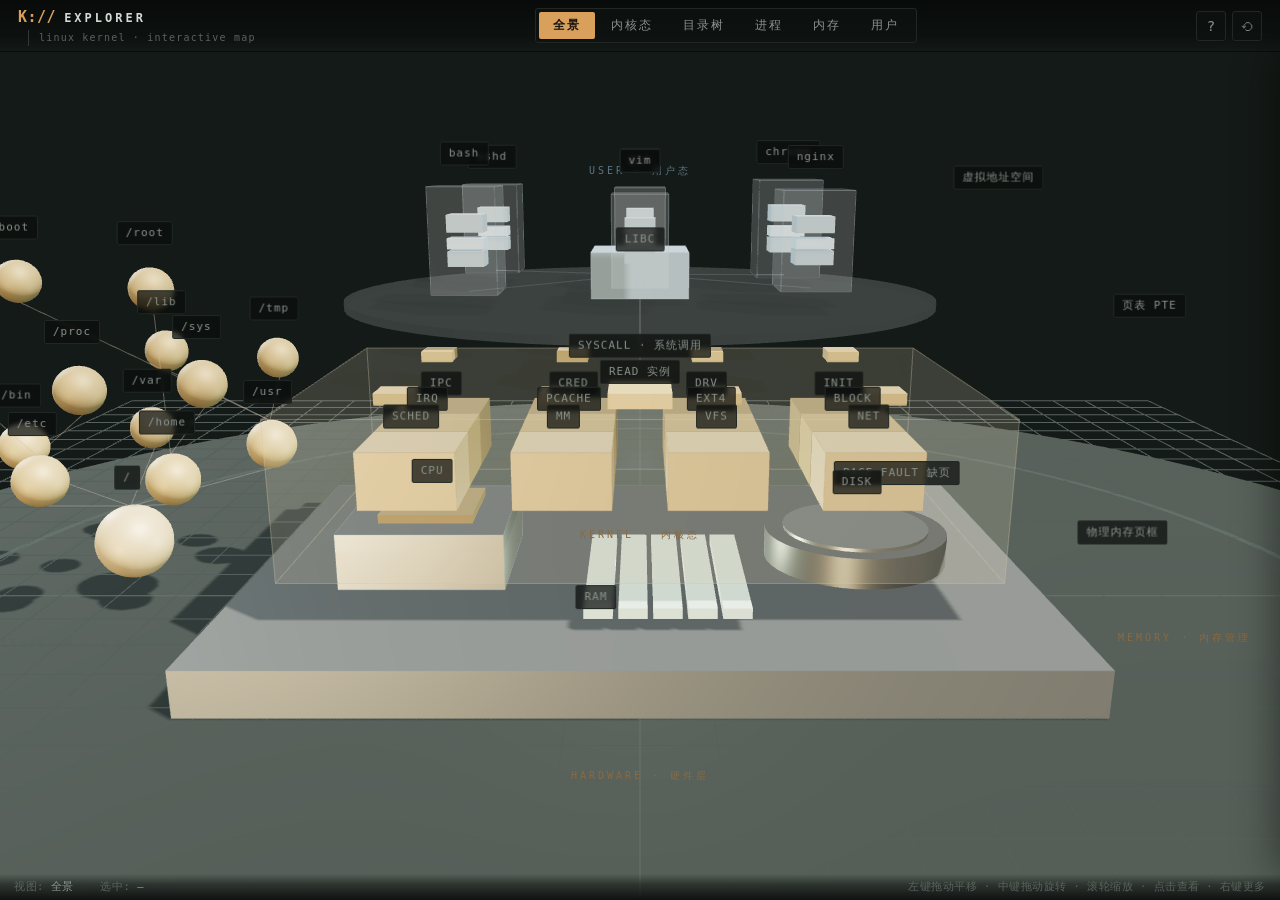
==== index.html @ 33653e0e "KERNEL://EXPLORER - Linux 内核三维学习器 - 3D 分层架构可视化：硬件层/内核态/系统调用/用户态/目录树/内存 - 46 个学习节点，全部含真实内核源码片段 + 设计思路" ====
<!DOCTYPE html>
<html lang="zh-CN">
<head>
<meta charset="UTF-8">
<meta name="viewport" content="width=device-width, initial-scale=1.0">
<title>KERNEL://EXPLORER — Linux 内核三维学习器</title>
<meta name="description" content="以三维交互方式学习 Linux 系统架构：内核态/用户态、目录树、进程与内存原理">
<link rel="stylesheet" href="css/style.css?v=2">
</head>
<body>

<!-- ===== 顶部 HUD ===== -->
<header class="hud" id="hud">
  <div class="hud-left">
    <div class="brand">
      <span class="brand-mark">K://</span>
      <span class="brand-name">EXPLORER</span>
    </div>
    <div class="brand-sub">linux&nbsp;kernel&nbsp;·&nbsp;interactive&nbsp;map</div>
  </div>

  <nav class="views" id="views" role="tablist">
    <button class="view-btn active" data-view="panorama" role="tab">全景</button>
    <button class="view-btn" data-view="kernel" role="tab">内核态</button>
    <button class="view-btn" data-view="fs" role="tab">目录树</button>
    <button class="view-btn" data-view="process" role="tab">进程</button>
    <button class="view-btn" data-view="memory" role="tab">内存</button>
    <button class="view-btn" data-view="user" role="tab">用户</button>
  </nav>

  <div class="hud-right">
    <button class="icon-btn" id="btn-help" title="操作帮助">?</button>
    <button class="icon-btn" id="btn-reset" title="重置视角">⟲</button>
  </div>
</header>

<!-- ===== 3D 场景 ===== -->
<main id="stage">
  <div id="scene-container"></div>
  <div id="scene-css-layer"></div>

  <!-- 底部状态栏 -->
  <footer class="statusbar" id="statusbar">
    <span class="st st-view">视图: <b id="st-view">全景</b></span>
    <span class="st st-sep">·</span>
    <span class="st st-sel">选中: <b id="st-sel">—</b></span>
    <span class="st st-sep">·</span>
    <span class="st st-hint">左键拖动平移 · 中键拖动旋转 · 滚轮缩放 · 点击查看 · 右键更多</span>
  </footer>
</main>

<!-- ===== 信息面板 ===== -->
<aside class="panel" id="panel" aria-hidden="true">
  <div class="panel-head">
    <div class="panel-crumb" id="panel-crumb"></div>
    <button class="panel-close" id="panel-close" title="关闭 (Esc)">×</button>
  </div>
  <div class="panel-body" id="panel-body"></div>
</aside>

<!-- ===== 右键菜单 ===== -->
<div class="ctxmenu" id="ctxmenu" hidden>
  <div class="ctx-item" data-action="source">查看源码</div>
  <div class="ctx-item" data-action="idea">设计思路</div>
  <div class="ctx-item ctx-sep"></div>
  <div class="ctx-item" data-action="focus">聚焦此对象</div>
  <div class="ctx-item" data-action="reset">返回全景</div>
</div>

<!-- ===== 首次引导 ===== -->
<div class="onboard" id="onboard">
  <div class="onboard-box">
    <button class="onboard-x" id="onboard-x" title="关闭 (Esc)">×</button>
    <div class="onboard-title">KERNEL://EXPLORER</div>
    <div class="onboard-line">左键拖动 — 移动视角位置（平移）</div>
    <div class="onboard-line">中键拖动 — 旋转视角</div>
    <div class="onboard-line">滚轮 — 缩放，钻入细节</div>
    <div class="onboard-line">点击对象 — 查看功能与原理</div>
    <div class="onboard-line">右键对象 — 源码与设计思路</div>
    <button class="onboard-btn" id="onboard-enter">进入系统 →</button>
  </div>
</div>

<!-- ===== WebGL 不可用时的降级提示 ===== -->
<div class="nogl" id="nogl" hidden>
  <div class="nogl-box">
    <div class="onboard-title">无法启动 3D 场景</div>
    <div class="nogl-text">当前浏览器没有可用的 WebGL（图形加速被禁用或硬件不支持）。</div>
    <div class="nogl-text">请尝试：</div>
    <div class="nogl-line">· Chrome / Edge：设置 → 系统 → 使用硬件加速</div>
    <div class="nogl-line">· Safari：开发菜单 → 实验性功能 → WebGL 2.0</div>
    <div class="nogl-line">· 或换一台带 GPU 的电脑 / 更新显卡驱动</div>
    <div class="nogl-text" style="margin-top:12px;color:var(--ink-faint);">学习内容（源码与讲解）仍可浏览：<a id="nogl-link" href="#" style="color:var(--amber);">点击这里查看文字版目录 →</a></div>
  </div>
</div>

<!-- ===== 文字版目录（降级浏览 / 快速跳转） ===== -->
<div class="nodelist" id="nodelist" hidden>
  <div class="nodelist-window">
    <div class="nodelist-head">
      <span class="nodelist-title">NODE INDEX · 全部节点</span>
      <button class="icon-btn" id="nodelist-close" title="关闭 (Esc)">×</button>
    </div>
    <div class="nodelist-body" id="nodelist-body"></div>
  </div>
</div>

<!-- ===== 源码视图遮罩层 ===== -->
<div class="source-overlay" id="source-overlay" hidden>
  <div class="source-window">
    <div class="source-head">
      <span class="source-file" id="source-file"></span>
      <span class="source-spacer"></span>
      <button class="icon-btn" id="source-close">×</button>
    </div>
    <pre class="source-code" id="source-code"></pre>
  </div>
</div>

<script src="js/three.min.js?v=2"></script>
<script src="js/OrbitControls.js?v=2"></script>
<script src="js/CSS2DRenderer.js?v=2"></script>
<script src="js/CSS3DRenderer.js?v=2"></script>
<script src="js/data.js?v=2"></script>
<script src="js/data2.js?v=2"></script>
<script src="js/data3.js?v=2"></script>
<script src="js/ui.js?v=2"></script>
<script>
/* 渲染模式自动选择：有 WebGL → 3D 光影版；无 WebGL → CSS3D 卡片版（无需 GPU） */
(function () {
  var ok = false;
  try {
    var a = document.createElement('canvas');
    var b = document.createElement('canvas');
    ok = !!(window.WebGLRenderingContext &&
      (a.getContext('webgl2') || b.getContext('webgl') || b.getContext('experimental-webgl')));
  } catch (e) { ok = false; }
  var s = document.createElement('script');
  s.src = ok ? 'js/main.js?v=2' : 'js/main-css3d.js?v=2';
  document.body.appendChild(s);
})();
</script>
</body>
</html>
---- css/style.css ----
/* ==========================================================================
   KERNEL://EXPLORER — design system
   暗色工业风：暖黑底、琥珀强调、细边框、等宽 HUD。
   刻意规避：紫色渐变、玻璃拟态泛滥、大圆角卡片。
   ========================================================================== */

:root {
  /* 色板 */
  --bg:        #0a0d0c;   /* 场景底色：带一丝绿的暖黑 */
  --bg-2:      #0e1211;   /* 面板底色 */
  --bg-3:      #121715;   /* 悬浮层 */
  --code-bg:   #070908;   /* 源码块 */
  --line:      #212824;   /* 细边框 */
  --line-2:    #2f3833;   /* hover 边框 */
  --ink:       #d5dad5;   /* 主文字 */
  --ink-dim:   #8a938d;   /* 次要文字 */
  --ink-faint: #5a635e;   /* 弱化文字 */
  --amber:     #d9a05b;   /* 唯一强调色：琥珀 */
  --amber-bright: #e9bc82;
  --amber-dim: #8a6a42;
  --cold:      #8aa8bd;   /* 用户态：冷灰蓝 */
  --cold-dim:  #5c7484;
  --term:      #9cc39a;   /* 终端绿：仅用于源码/状态 */
  --hard:      #a2a8a5;   /* 硬件金属灰 */
  --danger:    #c96f5d;

  /* 字体 */
  --f-sans: "PingFang SC", "Noto Sans SC", "Source Han Sans SC", "Microsoft YaHei",
            -apple-system, "Helvetica Neue", Arial, sans-serif;
  --f-mono: "JetBrains Mono", "SF Mono", "Cascadia Code", Menlo, Consolas, "Noto Sans Mono CJK SC", monospace;

  /* 尺寸节奏 */
  --r: 3px;            /* 圆角：极小，工业感 */
  --panel-w: 430px;
  --hud-h: 52px;
}

/* ============ 基础 ============ */
* { margin: 0; padding: 0; box-sizing: border-box; }

html, body {
  width: 100%; height: 100%;
  overflow: hidden;
  background: var(--bg);
  color: var(--ink);
  font-family: var(--f-sans);
  font-size: 14px;
  line-height: 1.65;
  -webkit-font-smoothing: antialiased;
}

::selection { background: rgba(217,160,91,.28); color: #f2e4cf; }

button { font-family: inherit; cursor: pointer; border: none; background: none; color: inherit; }
:focus-visible { outline: 1px solid var(--amber); outline-offset: 2px; }

/* 滚动条（面板内） */
::-webkit-scrollbar { width: 8px; height: 8px; }
::-webkit-scrollbar-thumb { background: var(--line-2); border-radius: 4px; }
::-webkit-scrollbar-thumb:hover { background: #3d4842; }
::-webkit-scrollbar-track { background: transparent; }

/* ============ 顶部 HUD ============ */
.hud {
  position: fixed; inset: 0 0 auto 0; z-index: 40;
  height: var(--hud-h);
  display: flex; align-items: center; justify-content: space-between;
  padding: 0 18px;
  background: linear-gradient(to bottom, rgba(7,10,9,.92), rgba(7,10,9,.55) 70%, transparent);
  border-bottom: 1px solid transparent;
  pointer-events: none;
}
.hud > * { pointer-events: auto; }

.brand { display: flex; align-items: baseline; gap: 8px; }
.brand-mark {
  font-family: var(--f-mono);
  font-size: 15px; font-weight: 700; letter-spacing: .5px;
  color: var(--amber);
}
.brand-name {
  font-family: var(--f-mono);
  font-size: 12px; font-weight: 600; letter-spacing: 3px;
  color: var(--ink);
}
.brand-sub {
  margin-left: 10px;
  font-family: var(--f-mono); font-size: 10px; letter-spacing: 1.2px;
  color: var(--ink-faint);
  border-left: 1px solid var(--line-2); padding-left: 10px;
  text-transform: lowercase;
}

/* 视图切换 tabs */
.views {
  display: flex; gap: 2px;
  padding: 3px;
  background: rgba(14,18,17,.72);
  border: 1px solid var(--line);
  border-radius: var(--r);
}
.view-btn {
  padding: 5px 14px;
  font-size: 12px; letter-spacing: 2px;
  color: var(--ink-dim);
  border-radius: 2px;
  transition: color .18s, background .18s;
}
.view-btn:hover { color: var(--ink); }
.view-btn.active {
  color: #1a1410;
  background: var(--amber);
  font-weight: 600;
}

.hud-right { display: flex; gap: 6px; }
.icon-btn {
  width: 30px; height: 30px;
  display: grid; place-items: center;
  font-family: var(--f-mono); font-size: 14px;
  color: var(--ink-dim);
  border: 1px solid var(--line);
  border-radius: var(--r);
  background: rgba(14,18,17,.72);
  transition: color .18s, border-color .18s;
}
.icon-btn:hover { color: var(--amber); border-color: var(--amber-dim); }

/* ============ 场景 ============ */
#stage { position: fixed; inset: 0; }
#scene-container { position: absolute; inset: 0; }
#scene-css-layer { position: absolute; inset: 0; pointer-events: none; overflow: hidden; }

/* CSS 标签（CSS2D） */
.css-label {
  pointer-events: auto;
  font-family: var(--f-mono);
  font-size: 11px; letter-spacing: 1px;
  color: var(--ink-dim);
  background: rgba(10,13,12,.72);
  border: 1px solid var(--line);
  border-radius: 2px;
  padding: 2px 8px;
  white-space: nowrap;
  user-select: none;
  cursor: pointer;
  transition: color .15s, border-color .15s, background .15s;
  backdrop-filter: blur(2px);
}
.css-label:hover { color: var(--amber-bright); border-color: var(--amber-dim); }
.css-label.sel { color: var(--amber-bright); border-color: var(--amber); background: rgba(26,20,14,.8); }
.css-label.layer-tag {
  font-size: 10px; letter-spacing: 3px;
  color: var(--ink-faint);
  border-color: transparent; background: transparent;
  cursor: default; pointer-events: none;
  backdrop-filter: none;
}
.css-label.layer-tag:hover { color: var(--ink-faint); }
.css-label.layer-tag.amber { color: var(--amber-dim); }
.css-label.layer-tag.cold { color: var(--cold-dim); }

/* ============ 底部状态栏 ============ */
.statusbar {
  position: fixed; inset: auto 0 0 0; z-index: 40;
  height: 26px;
  display: flex; align-items: center; gap: 10px;
  padding: 0 14px;
  font-family: var(--f-mono); font-size: 10.5px; letter-spacing: .5px;
  color: var(--ink-faint);
  background: linear-gradient(to top, rgba(7,10,9,.9), rgba(7,10,9,.5) 60%, transparent);
  pointer-events: none;
}
.st b { color: var(--ink-dim); font-weight: 500; }
.st-sep { color: var(--line-2); }
.st-hint { margin-left: auto; }

/* ============ 信息面板 ============ */
.panel {
  position: fixed; top: var(--hud-h); right: 0; bottom: 26px; z-index: 30;
  width: min(var(--panel-w), 92vw);
  display: flex; flex-direction: column;
  background: rgba(12,16,14,.93);
  border-left: 1px solid var(--line);
  box-shadow: -12px 0 40px rgba(0,0,0,.45);
  transform: translateX(102%);
  transition: transform .26s cubic-bezier(.33,1,.5,1);
}
.panel.open { transform: translateX(0); }

.panel-head {
  display: flex; align-items: center; justify-content: space-between;
  padding: 10px 14px;
  border-bottom: 1px solid var(--line);
}
.panel-crumb {
  font-family: var(--f-mono); font-size: 11px; letter-spacing: 1px;
  color: var(--amber);
  overflow: hidden; text-overflow: ellipsis; white-space: nowrap;
}
.panel-close {
  width: 26px; height: 26px;
  font-family: var(--f-mono); font-size: 15px;
  color: var(--ink-faint);
  border: 1px solid transparent; border-radius: var(--r);
}
.panel-close:hover { color: var(--ink); border-color: var(--line-2); }

.panel-body {
  flex: 1; overflow-y: auto;
  padding: 18px 20px 28px;
}

/* 面板内容排版 */
.p-body .p-kind {
  display: inline-block;
  font-family: var(--f-mono); font-size: 10px; letter-spacing: 2px;
  color: var(--amber);
  border: 1px solid var(--amber-dim);
  border-radius: 2px;
  padding: 1px 8px; margin-bottom: 12px;
}
.p-body h2 {
  font-size: 19px; font-weight: 600; letter-spacing: 1px;
  color: var(--ink);
  margin-bottom: 4px;
  line-height: 1.35;
}
.p-body .p-sub {
  font-family: var(--f-mono); font-size: 11.5px;
  color: var(--ink-faint);
  margin-bottom: 14px;
}
.p-body .p-zh {
  font-size: 13px; color: var(--ink-dim);
  margin-bottom: 14px;
}
.p-body h3 {
  font-family: var(--f-mono); font-size: 11px; letter-spacing: 2px;
  color: var(--amber);
  margin: 18px 0 8px;
  display: flex; align-items: center; gap: 8px;
}
.p-body h3::after { content: ""; flex: 1; height: 1px; background: var(--line); }

.p-body p { font-size: 13px; color: var(--ink-dim); margin-bottom: 10px; }
.p-body p b, .p-body li b { color: var(--ink); font-weight: 600; }
.p-body ul { margin: 0 0 10px 18px; }
.p-body li { font-size: 13px; color: var(--ink-dim); margin-bottom: 5px; }
.p-body li b { color: var(--ink); }

/* 行内代码 */
.p-body code {
  font-family: var(--f-mono); font-size: 12px;
  color: var(--term);
  background: rgba(156,195,154,.08);
  padding: 1px 5px; border-radius: 2px;
  border: 1px solid rgba(156,195,154,.12);
}

/* 迷你结构表（目录/权限等） */
.mini-table {
  width: 100%; border-collapse: collapse;
  font-size: 12.5px; margin: 6px 0 14px;
}
.mini-table th {
  font-family: var(--f-mono); font-size: 10px; letter-spacing: 1.5px;
  color: var(--ink-faint); font-weight: 500;
  text-align: left;
  padding: 4px 8px;
  border-bottom: 1px solid var(--line-2);
}
.mini-table td {
  padding: 5px 8px;
  color: var(--ink-dim);
  border-bottom: 1px solid var(--line);
  vertical-align: top;
}
.mini-table td:first-child { font-family: var(--f-mono); color: var(--ink); white-space: nowrap; }
.mini-table tr:hover td { background: rgba(217,160,91,.04); }

/* 流程步骤（系统调用链路等） */
.flow {
  display: flex; flex-wrap: wrap; align-items: center; gap: 6px;
  margin: 8px 0 14px;
}
.flow-step {
  font-family: var(--f-mono); font-size: 11px;
  color: var(--ink-dim);
  border: 1px solid var(--line-2);
  border-radius: 2px;
  padding: 3px 9px;
  background: var(--bg-2);
}
.flow-step.hot { color: var(--amber-bright); border-color: var(--amber-dim); }
.flow-arrow { color: var(--amber-dim); font-family: var(--f-mono); font-size: 11px; }

/* 源码摘要块（面板内） */
.src-preview {
  margin: 4px 0 6px;
  background: var(--code-bg);
  border: 1px solid var(--line);
  border-left: 2px solid var(--amber-dim);
  border-radius: 2px;
  overflow: hidden;
}
.src-preview .src-head {
  display: flex; justify-content: space-between; align-items: center;
  padding: 5px 10px;
  background: var(--bg-2);
  border-bottom: 1px solid var(--line);
}
.src-preview .src-head span {
  font-family: var(--f-mono); font-size: 10.5px; letter-spacing: .5px;
  color: var(--term);
}
.src-preview .src-head button {
  font-family: var(--f-mono); font-size: 10px; letter-spacing: 1px;
  color: var(--amber); padding: 2px 6px; border-radius: 2px;
  border: 1px solid transparent;
}
.src-preview .src-head button:hover { border-color: var(--amber-dim); }
.src-preview pre {
  padding: 10px 12px;
  font-family: var(--f-mono); font-size: 11.5px; line-height: 1.6;
  color: var(--ink-dim);
  overflow-x: auto;
  white-space: pre;
}

/* 相关节点 chip */
.chip {
  font-size: 11.5px; letter-spacing: .5px;
  color: var(--cold);
  border: 1px solid var(--line-2);
  border-radius: 2px;
  padding: 3px 10px;
  background: transparent;
  transition: color .15s, border-color .15s;
}
.chip:hover { color: var(--amber-bright); border-color: var(--amber-dim); }

/* 思路块 */
.idea-box {
  margin-top: 6px;
  border: 1px solid var(--line);
  border-left: 2px solid var(--cold);
  border-radius: 2px;
  padding: 12px 14px;
  background: rgba(138,168,189,.04);
}
.idea-box .idea-head {
  font-family: var(--f-mono); font-size: 10px; letter-spacing: 2px;
  color: var(--cold); margin-bottom: 6px;
}
.idea-box p { font-size: 12.5px; color: var(--ink-dim); margin-bottom: 6px; }
.idea-box p:last-child { margin-bottom: 0; }

/* ============ 右键菜单 ============ */
.ctxmenu {
  position: fixed; z-index: 60;
  min-width: 148px;
  background: var(--bg-3);
  border: 1px solid var(--line-2);
  border-radius: var(--r);
  padding: 4px;
  box-shadow: 0 8px 30px rgba(0,0,0,.55);
}
.ctx-item {
  padding: 6px 12px;
  font-size: 12px; letter-spacing: 1px;
  color: var(--ink-dim);
  border-radius: 2px;
  user-select: none;
}
.ctx-item:hover { background: rgba(217,160,91,.12); color: var(--amber-bright); }
.ctx-item.ctx-sep { height: 1px; padding: 0; margin: 4px 6px; background: var(--line); }
.ctx-item.danger:hover { color: var(--danger); background: rgba(201,111,93,.1); }

/* 所有用 hidden 属性的浮层：必须真正隐藏（避免 CSS display 覆盖 hidden） */
.nogl[hidden], .source-overlay[hidden], .nodelist[hidden], .ctxmenu[hidden] {
  display: none !important;
}

/* ============ 首次引导 ============ */
.onboard {
  position: fixed; inset: 0; z-index: 80;
  display: grid; place-items: center;
  background: rgba(7,10,9,.82);
  backdrop-filter: blur(6px);
  transition: opacity .5s;
}
.onboard.hide { opacity: 0; pointer-events: none; }
.onboard.gone { display: none !important; }
.onboard-box {
  position: relative;
  width: min(420px, 90vw);
  border: 1px solid var(--line-2);
  background: var(--bg-2);
  padding: 34px 36px 30px;
  border-radius: var(--r);
}
.onboard-x {
  position: absolute; top: 8px; right: 8px;
  width: 28px; height: 28px;
  font-family: var(--f-mono); font-size: 16px;
  color: var(--ink-faint);
  border: 1px solid transparent; border-radius: var(--r);
}
.onboard-x:hover { color: var(--amber-bright); border-color: var(--line-2); }
.onboard-title {
  font-family: var(--f-mono);
  font-size: 17px; font-weight: 700; letter-spacing: 3px;
  color: var(--amber);
  margin-bottom: 20px;
}
.onboard-line {
  font-size: 13px; color: var(--ink-dim);
  padding: 5px 0 5px 18px;
  position: relative;
}
.onboard-line::before {
  content: "→";
  position: absolute; left: 0;
  font-family: var(--f-mono); color: var(--amber-dim);
}
.onboard-btn {
  margin-top: 24px; width: 100%;
  padding: 10px 0;
  font-size: 13px; letter-spacing: 3px;
  color: #1a1410; font-weight: 600;
  background: var(--amber);
  border-radius: 2px;
  transition: background .18s;
}
.onboard-btn:hover { background: var(--amber-bright); }

/* ============ WebGL 降级提示 ============ */
.nogl {
  position: fixed; inset: 0; z-index: 85;
  display: grid; place-items: center;
  background: var(--bg);
}
.nogl-box {
  width: min(460px, 92vw);
  border: 1px solid var(--line-2);
  background: var(--bg-2);
  padding: 34px 36px;
  border-radius: var(--r);
}
.nogl-text { font-size: 13px; color: var(--ink-dim); margin: 8px 0; line-height: 1.7; }
.nogl-line {
  font-family: var(--f-mono); font-size: 12px;
  color: var(--ink-dim);
  padding: 4px 0 4px 16px;
  position: relative;
}
.nogl-line::before {
  content: "→"; position: absolute; left: 0;
  font-family: var(--f-mono); color: var(--amber-dim);
}

/* ============ 文字版目录 ============ */
.nodelist {
  position: fixed; inset: 0; z-index: 75;
  display: grid; place-items: center;
  background: rgba(7,10,9,.72);
}
.nodelist-window {
  width: min(680px, 94vw); height: min(580px, 82vh);
  display: flex; flex-direction: column;
  background: var(--bg-2);
  border: 1px solid var(--line-2);
  border-radius: 3px;
  box-shadow: 0 20px 80px rgba(0,0,0,.55);
}
.nodelist-head {
  display: flex; align-items: center; justify-content: space-between;
  padding: 10px 14px;
  border-bottom: 1px solid var(--line);
}
.nodelist-title {
  font-family: var(--f-mono); font-size: 12px; letter-spacing: 2px;
  color: var(--amber);
}
.nodelist-body { flex: 1; overflow-y: auto; padding: 14px 18px; }
.nodelist-group { margin-bottom: 6px; }
.nodelist-group-title {
  font-family: var(--f-mono); font-size: 10.5px; letter-spacing: 2px;
  color: var(--ink-faint);
  margin: 10px 0 6px;
  border-bottom: 1px solid var(--line);
  padding-bottom: 4px;
}
.nodelist-item {
  display: inline-block; margin: 3px;
  padding: 4px 10px;
  font-size: 12px; color: var(--ink-dim);
  border: 1px solid var(--line);
  border-radius: 2px;
  cursor: pointer;
  transition: color .15s, border-color .15s;
}
.nodelist-item:hover { color: var(--amber-bright); border-color: var(--amber-dim); }

/* ============ CSS3D 降级模式（无 WebGL） ============ */
.c3d-card {
  position: absolute;
  display: flex; flex-direction: column;
  align-items: center; justify-content: center;
  gap: 2px;
  font-family: var(--f-mono);
  color: var(--ink);
  background: rgba(18,23,21,.94);
  border: 1px solid var(--line-2);
  border-radius: 3px;
  box-shadow: 0 4px 24px rgba(0,0,0,.4);
  cursor: pointer;
  user-select: none;
  backface-visibility: visible;
  transition: border-color .15s, box-shadow .15s;
  white-space: nowrap;
  overflow: hidden;
}
.c3d-card .c3d-name { font-size: 12px; letter-spacing: 1.5px; color: var(--ink); font-weight: 600; }
.c3d-card .c3d-sub { font-size: 9px; letter-spacing: 1px; color: var(--ink-faint); }
.c3d-card.hov { border-color: var(--amber-dim); box-shadow: 0 4px 30px rgba(217,160,91,.2); }
.c3d-card.sel { border-color: var(--amber); box-shadow: 0 0 0 1px var(--amber), 0 6px 34px rgba(217,160,91,.3); }
.c3d-card.sel .c3d-name { color: var(--amber-bright); }
.c3d-card.rel { border-color: var(--amber); box-shadow: 0 0 12px rgba(217,160,91,.35); }
.c3d-card.rel .c3d-name { color: var(--amber-bright); }
.c3d-card.dim { opacity: .28; filter: saturate(.4); }

.c3d-kernel { background: rgba(38,28,16,.94); border-color: var(--amber-dim); }
.c3d-kernel .c3d-name { color: var(--amber); }
.c3d-user { background: rgba(20,30,38,.94); border-color: #3a4c58; }
.c3d-user .c3d-name { color: var(--cold); }
.c3d-metal { background: rgba(30,33,32,.94); border-color: #4a4f4d; }
.c3d-metal .c3d-name { color: #b9bebc; }
.c3d-term { background: rgba(22,34,26,.94); border-color: #3d5c47; }
.c3d-term .c3d-name { color: var(--term); }
.c3d-gate { background: rgba(45,32,18,.96); border-color: var(--amber); }
.c3d-gate .c3d-name { color: var(--amber-bright); letter-spacing: 2px; font-size: 11px; }
.c3d-fs { background: rgba(32,24,14,.92); border-color: #6a5336; }
.c3d-fs .c3d-name { font-size: 10.5px; color: #d8b98a; }
.c3d-fs-root { background: rgba(45,32,16,.96); border-color: var(--amber); }
.c3d-fs-root .c3d-name { color: var(--amber-bright); font-size: 14px; }
.c3d-frame { background: rgba(30,34,32,.92); border-color: #4a4f4d; }
.c3d-frame .c3d-name { font-size: 9px; color: var(--ink-dim); }

.c3d-addr {
  display: flex; flex-direction: column;
  padding: 0;
  background: transparent;
  box-shadow: 0 4px 24px rgba(0,0,0,.35);
}
.c3d-addr .c3d-addr-seg {
  display: flex; align-items: center; justify-content: center;
  width: 100%;
  color: rgba(215,220,215,.85);
  font-size: 9px; letter-spacing: 1px;
  border-bottom: 1px solid rgba(0,0,0,.35);
}
.c3d-addr .c3d-addr-seg:last-child { border-bottom: none; }

.c3d-pt {
  background:
    repeating-linear-gradient(0deg, transparent 0 23px, rgba(138,106,66,.25) 23px 24px),
    repeating-linear-gradient(90deg, transparent 0 23px, rgba(138,106,66,.25) 23px 24px),
    rgba(14,18,16,.95);
  border-color: var(--amber-dim);
}

.c3d-deck {
  position: absolute;
  display: flex; flex-direction: column;
  align-items: center; justify-content: center;
  border: 1px solid var(--line-2);
  border-radius: 4px;
  pointer-events: none;
  backface-visibility: visible;
  box-shadow: inset 0 0 60px rgba(0,0,0,.35);
}
.c3d-deck-name {
  font-family: var(--f-mono); font-size: 13px; letter-spacing: 4px;
  color: var(--ink-dim);
}
.c3d-deck-sub {
  font-family: var(--f-mono); font-size: 10px; letter-spacing: 2px;
  color: var(--ink-faint);
  margin-top: 4px;
}
.deck-hard { background: rgba(26,30,28,.55); border-color: #3a403d; }
.deck-hard .c3d-deck-name { color: #8f9491; }
.deck-kernel { background: rgba(38,28,16,.38); border-color: rgba(217,160,91,.45); }
.deck-kernel .c3d-deck-name { color: var(--amber-dim); }
.deck-user { background: rgba(20,30,38,.34); border-color: rgba(138,168,189,.4); }
.deck-user .c3d-deck-name { color: var(--cold-dim); }
.deck-mem { background: rgba(26,30,28,.45); border-color: #3a403d; }
.deck-fs-tag { background: transparent; border-color: transparent; }
.deck-fs-tag .c3d-deck-name { color: var(--ink-faint); letter-spacing: 3px; }

/* ============ 源码浮层 ============ */
.source-overlay {
  position: fixed; inset: 0; z-index: 70;
  display: grid; place-items: center;
  background: rgba(7,10,9,.72);
}
.source-window {
  width: min(780px, 92vw); height: min(560px, 82vh);
  display: flex; flex-direction: column;
  background: var(--code-bg);
  border: 1px solid var(--line-2);
  border-radius: 3px;
  box-shadow: 0 20px 80px rgba(0,0,0,.6);
}
.source-head {
  display: flex; align-items: center; gap: 10px;
  padding: 8px 12px;
  background: var(--bg-2);
  border-bottom: 1px solid var(--line);
}
.source-file {
  font-family: var(--f-mono); font-size: 12px; letter-spacing: .5px;
  color: var(--term);
}
.source-spacer { flex: 1; }
.source-code {
  flex: 1; overflow: auto;
  padding: 16px 18px;
  font-family: var(--f-mono); font-size: 12.5px; line-height: 1.7;
  color: var(--ink-dim);
  white-space: pre;
  tab-size: 4;
}

/* ============ 响应式 ============ */
@media (max-width: 860px) {
  .brand-sub { display: none; }
  .views { order: 3; position: absolute; top: calc(var(--hud-h) + 6px); left: 50%; transform: translateX(-50%); }
  .hud { flex-wrap: wrap; height: auto; padding-bottom: 8px; }
  .panel { top: calc(var(--hud-h) + 44px); width: 100vw; }
  .st-hint { display: none; }
}
@media (max-width: 560px) {
  .view-btn { padding: 4px 9px; font-size: 11px; letter-spacing: 1px; }
  .brand-name { display: none; }
}

/* 减弱动效偏好 */
@media (prefers-reduced-motion: reduce) {
  .panel, .onboard, .css-label, .view-btn, .icon-btn { transition: none !important; }
}
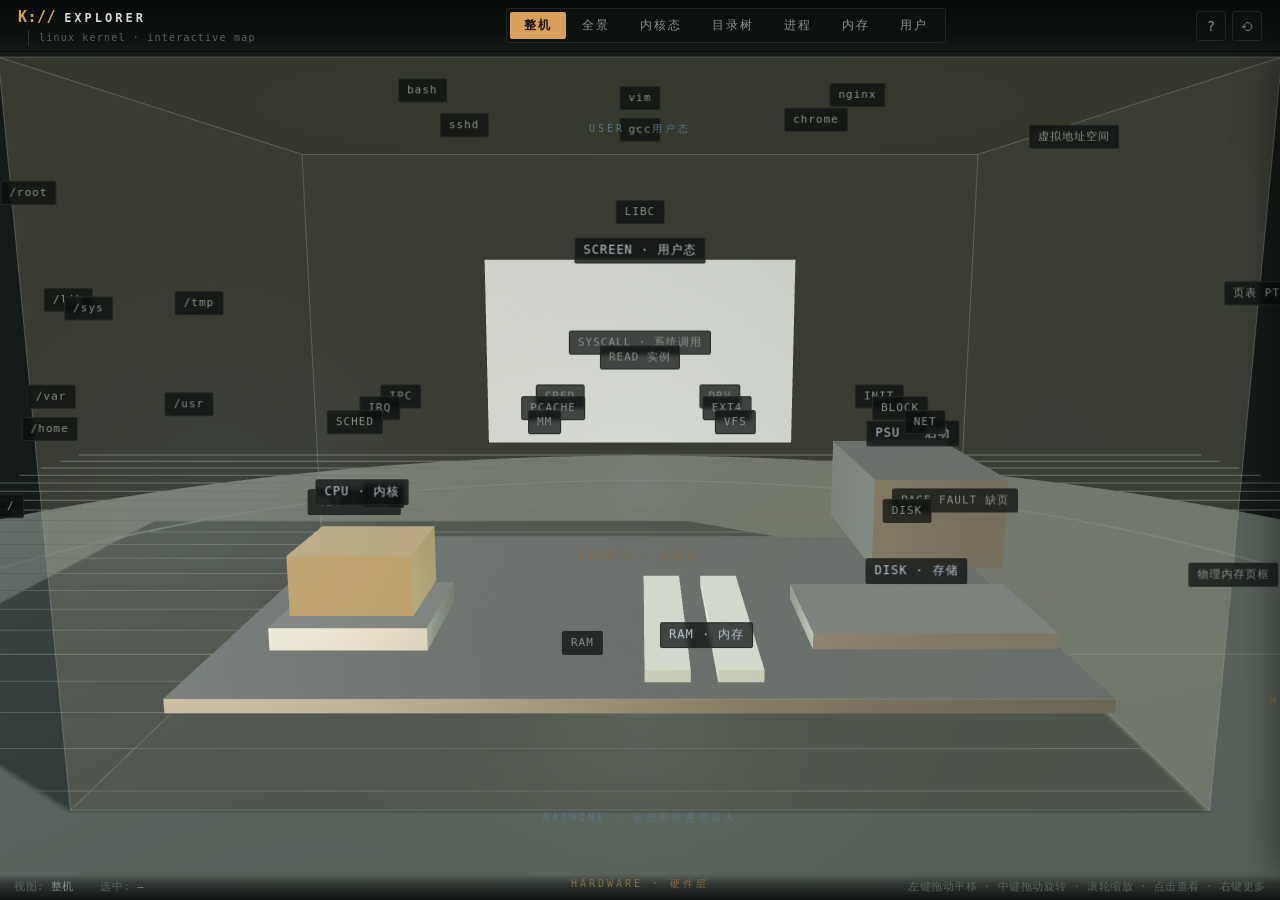
==== commit df76b9d8: "feat: 整机视图——计算机隐喻 + 逐层钻取学习 - 新增'整机'默认视图：3D 计算机（机箱/主板/CPU/内存/硬盘/屏幕/电源/网卡），   点击部件面板显示职责说明，'深入探索'按钮钻取到" ====
--- a/index.html
+++ b/index.html
@@ -20,7 +20,8 @@
   </div>
 
   <nav class="views" id="views" role="tablist">
-    <button class="view-btn active" data-view="panorama" role="tab">全景</button>
+    <button class="view-btn active" data-view="machine" role="tab">整机</button>
+    <button class="view-btn" data-view="panorama" role="tab">全景</button>
     <button class="view-btn" data-view="kernel" role="tab">内核态</button>
     <button class="view-btn" data-view="fs" role="tab">目录树</button>
     <button class="view-btn" data-view="process" role="tab">进程</button>
--- a/css/style.css
+++ b/css/style.css
@@ -651,3 +651,14 @@
 @media (prefers-reduced-motion: reduce) {
   .panel, .onboard, .css-label, .view-btn, .icon-btn { transition: none !important; }
 }
+
+/* ===== 整机层（machine）新增样式 ===== */
+.machine-tag { color: #b9c8d4; font-size: 12px; letter-spacing: 1px; }
+.drill-btn {
+  display: block; width: 100%; margin: 14px 0 4px; padding: 10px 14px;
+  background: linear-gradient(135deg, #d9a05b, #b07d3e);
+  color: #141a17; border: none; border-radius: 6px;
+  font-size: 14px; font-weight: 700; letter-spacing: 1px; cursor: pointer;
+  transition: filter .15s, transform .1s;
+}
+.drill-btn:hover { filter: brightness(1.12); transform: translateY(-1px); }
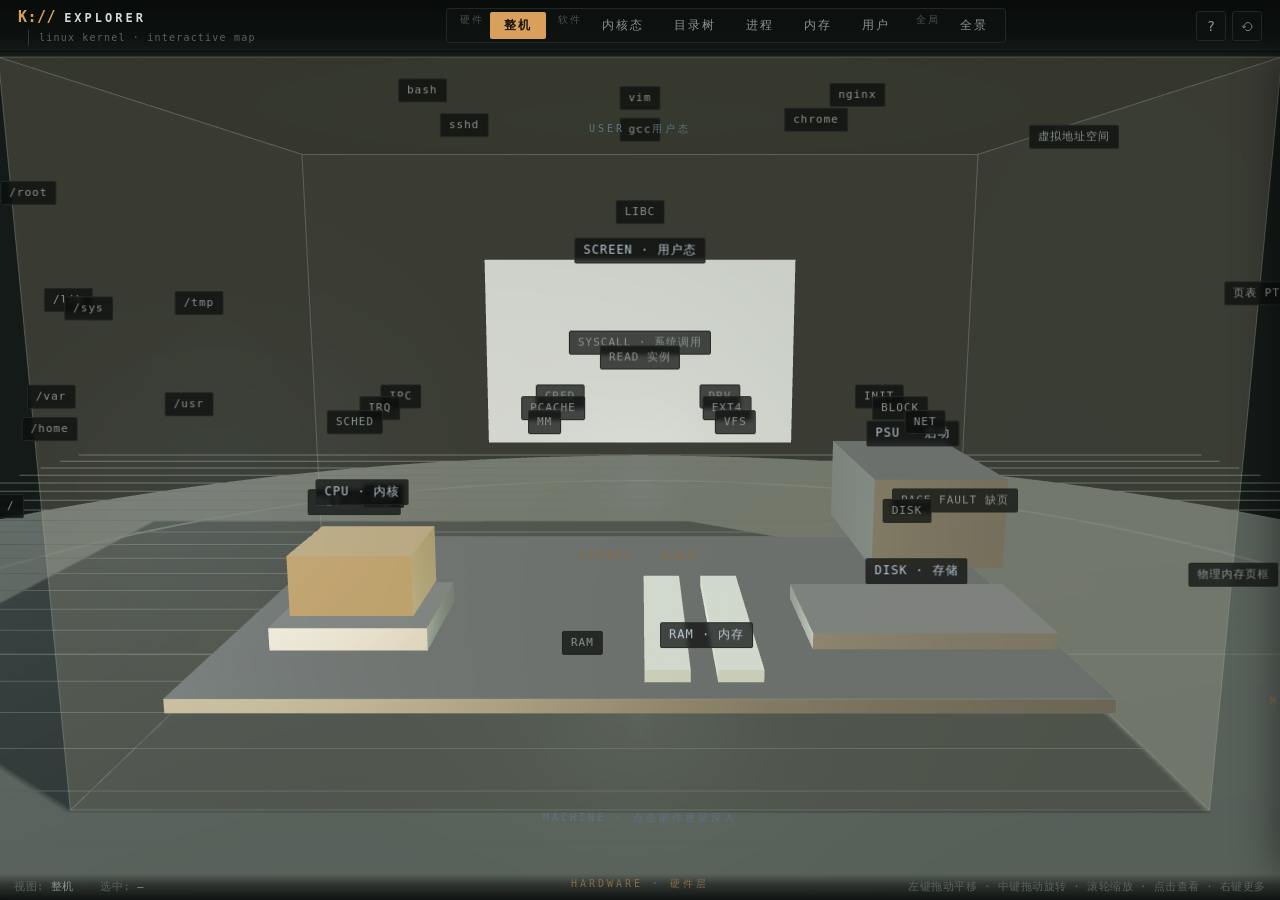
==== commit 4df8371c: "fix: 版本号 v=3 击穿浏览器缓存；导航分组（硬件|软件|全局）；build_single.py 版本无关化" ====
--- a/index.html
+++ b/index.html
@@ -5,7 +5,7 @@
 <meta name="viewport" content="width=device-width, initial-scale=1.0">
 <title>KERNEL://EXPLORER — Linux 内核三维学习器</title>
 <meta name="description" content="以三维交互方式学习 Linux 系统架构：内核态/用户态、目录树、进程与内存原理">
-<link rel="stylesheet" href="css/style.css?v=2">
+<link rel="stylesheet" href="css/style.css?v=3">
 </head>
 <body>
 
@@ -20,13 +20,16 @@
   </div>
 
   <nav class="views" id="views" role="tablist">
+    <span class="nav-group">硬件</span>
     <button class="view-btn active" data-view="machine" role="tab">整机</button>
-    <button class="view-btn" data-view="panorama" role="tab">全景</button>
+    <span class="nav-group">软件</span>
     <button class="view-btn" data-view="kernel" role="tab">内核态</button>
     <button class="view-btn" data-view="fs" role="tab">目录树</button>
     <button class="view-btn" data-view="process" role="tab">进程</button>
     <button class="view-btn" data-view="memory" role="tab">内存</button>
     <button class="view-btn" data-view="user" role="tab">用户</button>
+    <span class="nav-group">全局</span>
+    <button class="view-btn" data-view="panorama" role="tab">全景</button>
   </nav>
 
   <div class="hud-right">
@@ -118,14 +121,14 @@
   </div>
 </div>
 
-<script src="js/three.min.js?v=2"></script>
-<script src="js/OrbitControls.js?v=2"></script>
-<script src="js/CSS2DRenderer.js?v=2"></script>
-<script src="js/CSS3DRenderer.js?v=2"></script>
-<script src="js/data.js?v=2"></script>
-<script src="js/data2.js?v=2"></script>
-<script src="js/data3.js?v=2"></script>
-<script src="js/ui.js?v=2"></script>
+<script src="js/three.min.js?v=3"></script>
+<script src="js/OrbitControls.js?v=3"></script>
+<script src="js/CSS2DRenderer.js?v=3"></script>
+<script src="js/CSS3DRenderer.js?v=3"></script>
+<script src="js/data.js?v=3"></script>
+<script src="js/data2.js?v=3"></script>
+<script src="js/data3.js?v=3"></script>
+<script src="js/ui.js?v=3"></script>
 <script>
 /* 渲染模式自动选择：有 WebGL → 3D 光影版；无 WebGL → CSS3D 卡片版（无需 GPU） */
 (function () {
@@ -137,7 +140,7 @@
       (a.getContext('webgl2') || b.getContext('webgl') || b.getContext('experimental-webgl')));
   } catch (e) { ok = false; }
   var s = document.createElement('script');
-  s.src = ok ? 'js/main.js?v=2' : 'js/main-css3d.js?v=2';
+  s.src = ok ? 'js/main.js?v=3' : 'js/main-css3d.js?v=3';
   document.body.appendChild(s);
 })();
 </script>
--- a/css/style.css
+++ b/css/style.css
@@ -662,3 +662,10 @@
   transition: filter .15s, transform .1s;
 }
 .drill-btn:hover { filter: brightness(1.12); transform: translateY(-1px); }
+
+/* ===== 导航分组 ===== */
+.nav-group {
+  color: var(--ink-faint, #7a857e); font-size: 10px; letter-spacing: 2px;
+  margin: 0 4px 0 10px; user-select: none; opacity: .8;
+}
+.nav-group::after { content: ''; }
